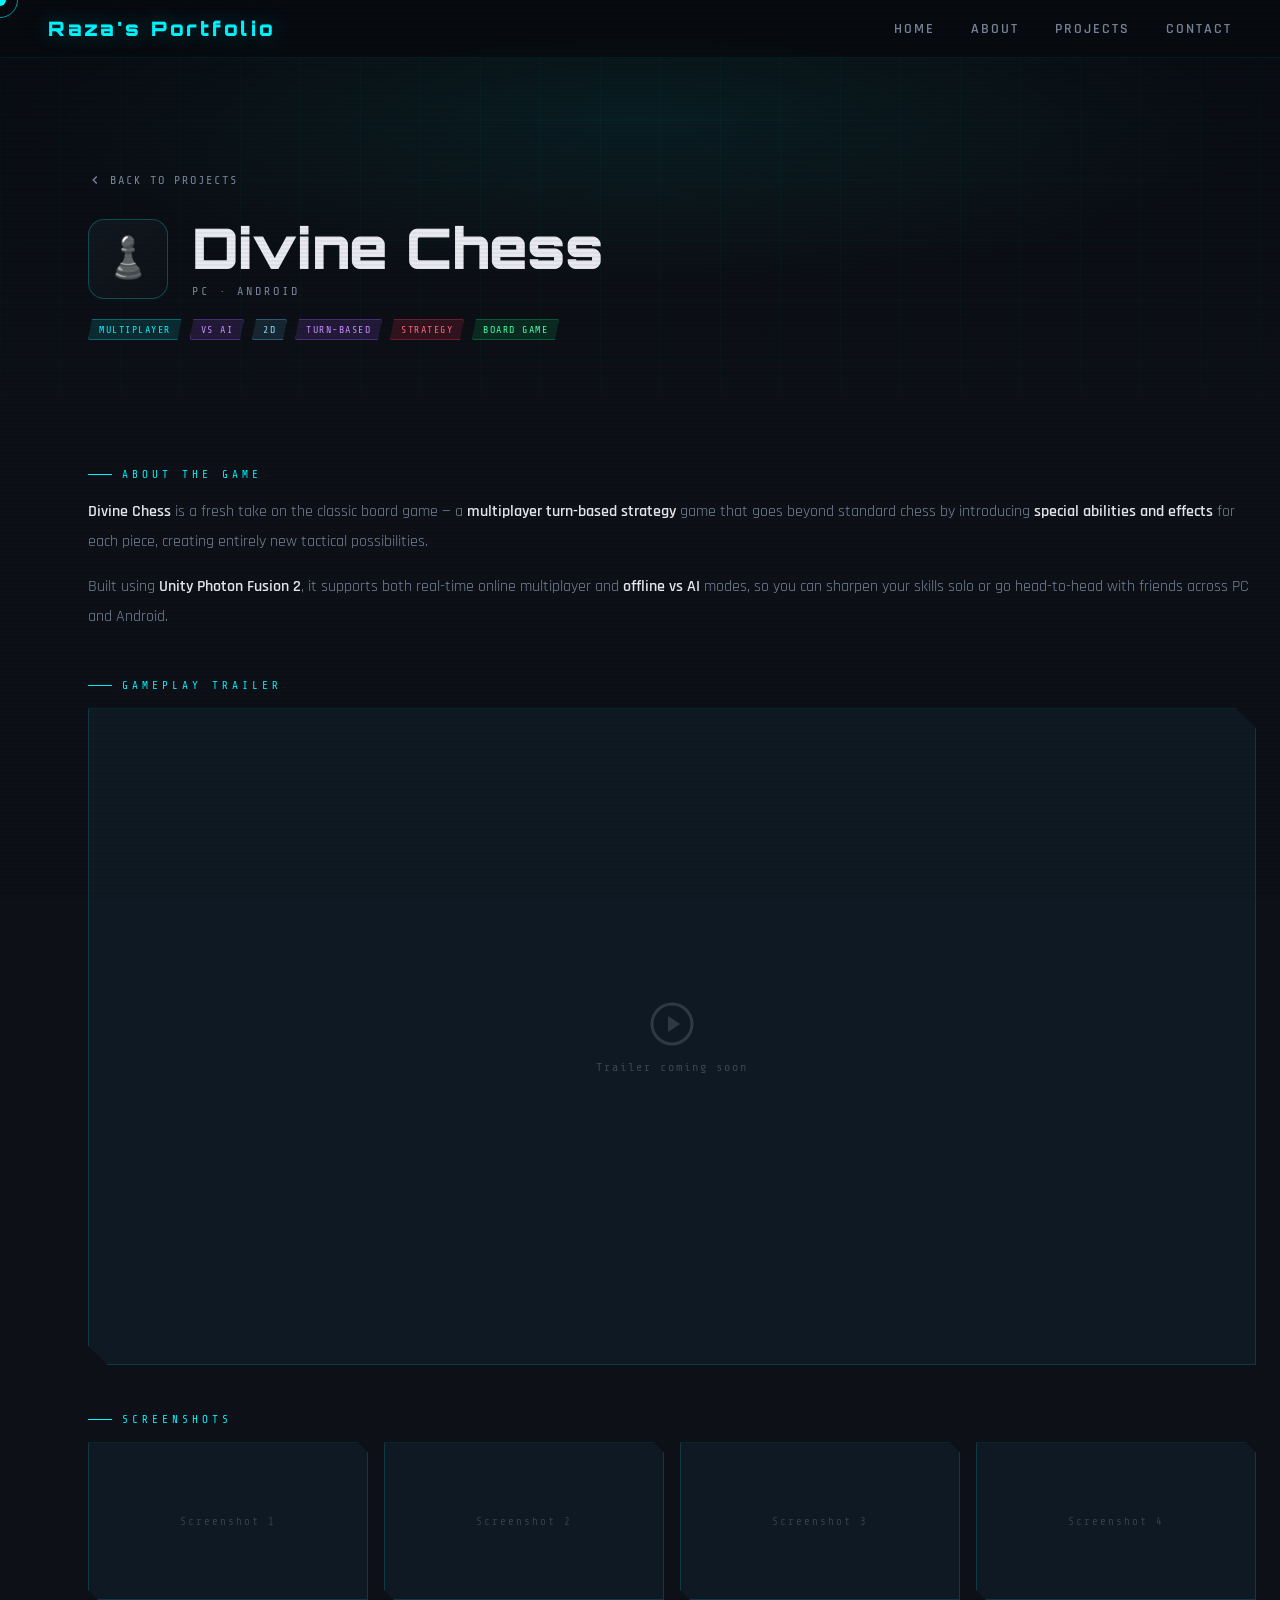
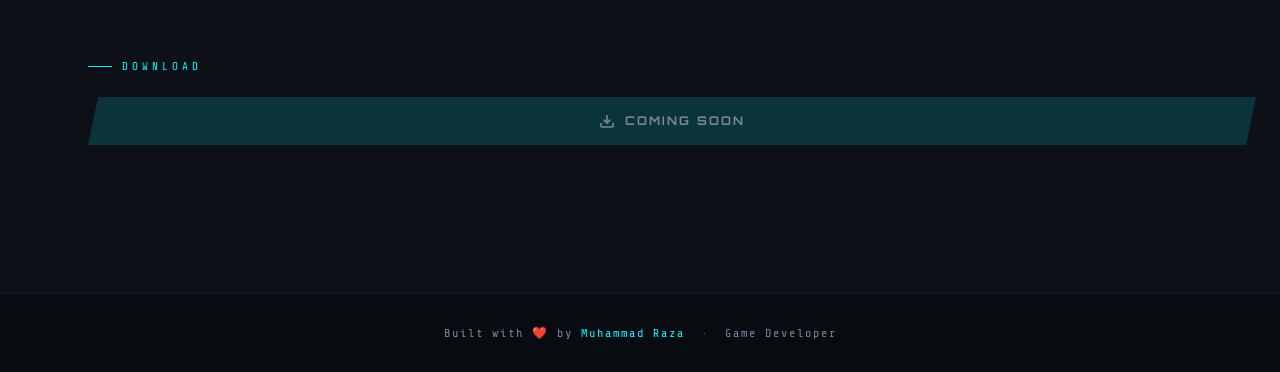
==== projects/divine-chess.html @ 8581616c "added separate pages for projects updated read me" ====
<!DOCTYPE html>
<html lang="en">

<head>
  <meta charset="UTF-8">
  <meta name="viewport" content="width=device-width, initial-scale=1.0">
  <title>Divine Chess | Muhammad Raza</title>
  <link
    href="https://fonts.googleapis.com/css2?family=Orbitron:wght@400;700;900&family=Rajdhani:wght@300;400;600;700&family=Share+Tech+Mono&display=swap"
    rel="stylesheet">
  <link rel="stylesheet" href="../css/base.css">
  <link rel="stylesheet" href="../css/nav.css">
  <link rel="stylesheet" href="../css/projects.css">
  <link rel="stylesheet" href="../css/project-page.css">
</head>

<body>

  <div class="cursor" id="cursor"></div>
  <div class="cursor-ring" id="cursorRing"></div>

  <nav>
    <a href="../index.html" class="nav-logo">Raza's Portfolio</a>
    <ul class="nav-links" id="navLinks">
      <li><a href="../index.html#home">Home</a></li>
      <li><a href="../index.html#about">About</a></li>
      <li><a href="../index.html#projects">Projects</a></li>
      <li><a href="../index.html#contact">Contact</a></li>
    </ul>
    <div class="hamburger" id="hamburger">
      <span></span><span></span><span></span>
    </div>
  </nav>

  <!-- HERO: icon + name + platform + tags -->
  <section class="project-hero">
    <div class="project-hero-bg"></div>
    <div class="project-hero-grid"></div>
    <div class="project-hero-content container">
      <a href="../index.html#projects" class="back-btn">
        <svg viewBox="0 0 24 24" fill="none" stroke="currentColor" stroke-width="2.5">
          <polyline points="15 18 9 12 15 6" />
        </svg>
        Back to Projects
      </a>
      <div class="project-hero-top">
        <div class="project-hero-icon">
          <!-- Replace with: <img src="../assets/divine-chess/icon.png" alt="Divine Chess"> -->
          ♟️
        </div>
        <div>
          <h1 class="project-hero-title">Divine Chess</h1>
          <div class="project-hero-platform">PC · Android</div>
        </div>
      </div>
      <div class="project-hero-tags">
        <span class="tag tag-multiplayer">Multiplayer</span>
        <span class="tag tag-offline">vs AI</span>
        <span class="tag tag-2d">2D</span>
        <span class="tag tag-offline">Turn-Based</span>
        <span class="tag tag-action">Strategy</span>
        <span class="tag tag-puzzle">Board Game</span>
      </div>
    </div>
  </section>

  <!-- BODY -->
  <div class="project-body">
    <div class="container">
      <div class="project-layout">

        <div class="project-main">

          <!-- ABOUT -->
          <div class="desc-section reveal">
            <div class="video-label">About the Game</div>
            <div class="project-description">
              <p>
                <strong>Divine Chess</strong> is a fresh take on the classic board game — a
                <strong>multiplayer turn-based strategy</strong> game that goes beyond standard chess
                by introducing <strong>special abilities and effects</strong> for each piece,
                creating entirely new tactical possibilities.
              </p>
              <p>
                Built using <strong>Unity Photon Fusion 2</strong>, it supports both real-time
                online multiplayer and <strong>offline vs AI</strong> modes, so you can sharpen your
                skills solo or go head-to-head with friends across PC and Android.
              </p>
            </div>
          </div>

          <!-- TRAILER -->
          <div class="video-section reveal">
            <div class="video-label">Gameplay Trailer</div>
            <div class="video-wrapper">
              <!--
                WHEN READY: Replace the placeholder block with your YouTube embed:
                <iframe src="https://www.youtube.com/embed/YOUR_VIDEO_ID"
                        title="Divine Chess Trailer"
                        allow="accelerometer; autoplay; clipboard-write; encrypted-media; gyroscope; picture-in-picture"
                        allowfullscreen>
                </iframe>
              -->
              <div class="video-placeholder">
                <svg viewBox="0 0 24 24" fill="none" stroke="currentColor" stroke-width="1.5">
                  <circle cx="12" cy="12" r="10" />
                  <polygon points="10 8 16 12 10 16 10 8" fill="currentColor" stroke="none" />
                </svg>
                <span>Trailer coming soon</span>
              </div>
            </div>
          </div>

          <!-- SCREENSHOTS -->
          <div class="screenshots-section reveal">
            <div class="video-label">Screenshots</div>
            <div class="screenshots-scroll">
              <!--
                WHEN READY: Replace each placeholder with:
                <div class="screenshot-item" onclick="openLightbox(this)">
                  <img src="../assets/divine-chess/screenshot-1.png" alt="Divine Chess Screenshot 1">
                </div>
                Put images in: assets/divine-chess/
              -->
              <div class="screenshot-item">
                <div class="screenshot-placeholder">Screenshot 1</div>
              </div>
              <div class="screenshot-item">
                <div class="screenshot-placeholder">Screenshot 2</div>
              </div>
              <div class="screenshot-item">
                <div class="screenshot-placeholder">Screenshot 3</div>
              </div>
              <div class="screenshot-item">
                <div class="screenshot-placeholder">Screenshot 4</div>
              </div>
            </div>
          </div>

          <!-- DOWNLOAD -->
          <div class="desc-section reveal">
            <div class="video-label">Download</div>
            <div style="padding-top: 8px;">
              <!-- WHEN READY: Add your link and remove the "disabled" class -->
              <a href="#" class="project-download-btn disabled">
                <svg width="16" height="16" viewBox="0 0 24 24" fill="none" stroke="currentColor" stroke-width="2.5">
                  <path d="M21 15v4a2 2 0 0 1-2 2H5a2 2 0 0 1-2-2v-4" />
                  <polyline points="7 10 12 15 17 10" />
                  <line x1="12" y1="15" x2="12" y2="3" />
                </svg>
                Coming Soon
              </a>
            </div>
          </div>

        </div>
      </div>
    </div>
  </div>

  <footer>
    <p class="footer-text">Built with ❤️ by <span>Muhammad Raza</span> &nbsp;·&nbsp; Game Developer</p>
  </footer>

  <div class="lightbox" id="lightbox">
    <span class="lightbox-close" onclick="closeLightbox()">✕</span>
    <img id="lightbox-img" src="" alt="">
  </div>

  <script src="../js/cursor.js"></script>
  <script src="../js/nav.js"></script>
  <script src="../js/scroll.js"></script>
  <script>
    function openLightbox(el) {
      const img = el.querySelector('img');
      if (!img) return;
      document.getElementById('lightbox-img').src = img.src;
      document.getElementById('lightbox').classList.add('open');
    }
    function closeLightbox() {
      document.getElementById('lightbox').classList.remove('open');
    }
    document.getElementById('lightbox').addEventListener('click', function (e) {
      if (e.target === this) closeLightbox();
    });
  </script>
</body>

</html>
---- css/base.css ----
/* ============================================================
    base.css — CSS variables, resets, shared utilities
   ============================================================ */

:root {
  --bg: #080b10;
  --bg2: #0d1117;
  --bg3: #111820;
  --accent: #00f5ff;
  --accent2: #ff2d55;
  --accent3: #a259ff;
  --gold: #ffd700;
  --text: #e8eaf0;
  --text-dim: #7a8599;
  --card-bg: #0f1923;
  --card-border: rgba(0, 245, 255, 0.15);
  --glow: 0 0 20px rgba(0, 245, 255, 0.3);
  --glow2: 0 0 20px rgba(255, 45, 85, 0.3);
}

* {
  margin: 0;
  padding: 0;
  box-sizing: border-box;
}

html {
  scroll-behavior: smooth;
}

body {
  background: var(--bg);
  color: var(--text);
  font-family: 'Rajdhani', sans-serif;
  overflow-x: hidden;
  cursor: none;
}

/* Scanline overlay */
body::before {
  content: '';
  position: fixed;
  inset: 0;
  background: repeating-linear-gradient(0deg,
      transparent,
      transparent 2px,
      rgba(0, 0, 0, 0.04) 2px,
      rgba(0, 0, 0, 0.04) 4px);
  pointer-events: none;
  z-index: 9000;
}

/* ── Shared layout ── */
section {
  padding: 100px 0;
}

.container {
  max-width: 1200px;
  margin: 0 auto;
  padding: 0 48px;
}

/* ── Section headers ── */
.section-header {
  margin-bottom: 64px;
  position: relative;
}

.section-label {
  font-family: 'Share Tech Mono', monospace;
  font-size: 12px;
  color: var(--accent);
  letter-spacing: 4px;
  text-transform: uppercase;
  margin-bottom: 12px;
  display: flex;
  align-items: center;
  gap: 12px;
}

.section-label::before {
  content: '';
  width: 32px;
  height: 1px;
  background: var(--accent);
  box-shadow: var(--glow);
}

.section-title {
  font-family: 'Orbitron', monospace;
  font-size: clamp(28px, 4vw, 48px);
  font-weight: 900;
  line-height: 1.1;
  color: var(--text);
}

.section-title span {
  color: var(--accent);
  text-shadow: var(--glow);
}

/* ── Shared buttons ── */
.btn-primary {
  font-family: 'Orbitron', monospace;
  font-size: 12px;
  font-weight: 700;
  letter-spacing: 2px;
  text-transform: uppercase;
  text-decoration: none;
  color: var(--bg);
  background: var(--accent);
  padding: 14px 32px;
  border: none;
  cursor: pointer;
  clip-path: polygon(8px 0%, 100% 0%, calc(100% - 8px) 100%, 0% 100%);
  transition: all 0.3s;
  box-shadow: 0 0 30px rgba(0, 245, 255, 0.4);
  display: inline-block;
}

.btn-primary:hover {
  background: white;
  box-shadow: 0 0 50px rgba(0, 245, 255, 0.7);
  transform: translateY(-2px);
}

.btn-outline {
  font-family: 'Orbitron', monospace;
  font-size: 12px;
  font-weight: 700;
  letter-spacing: 2px;
  text-transform: uppercase;
  text-decoration: none;
  color: var(--accent);
  background: transparent;
  padding: 13px 32px;
  border: 1px solid rgba(0, 245, 255, 0.4);
  cursor: pointer;
  clip-path: polygon(8px 0%, 100% 0%, calc(100% - 8px) 100%, 0% 100%);
  transition: all 0.3s;
  display: inline-block;
}

.btn-outline:hover {
  background: rgba(0, 245, 255, 0.1);
  border-color: var(--accent);
  box-shadow: var(--glow);
  transform: translateY(-2px);
}

/* ── Scroll reveal ── */
.reveal {
  opacity: 0;
  transform: translateY(40px);
  transition: opacity 0.7s ease, transform 0.7s ease;
}

.reveal.visible {
  opacity: 1;
  transform: translateY(0);
}

.reveal-delay-1 {
  transition-delay: 0.1s;
}

.reveal-delay-2 {
  transition-delay: 0.2s;
}

.reveal-delay-3 {
  transition-delay: 0.3s;
}

.reveal-delay-4 {
  transition-delay: 0.4s;
}

/* ── Custom cursor ── */
.cursor {
  width: 12px;
  height: 12px;
  background: var(--accent);
  border-radius: 50%;
  position: fixed;
  top: 0;
  left: 0;
  pointer-events: none;
  z-index: 9999;
  transform: translate(-50%, -50%);
  transition: width 0.2s, height 0.2s, background 0.2s;
  mix-blend-mode: screen;
}

.cursor-ring {
  width: 36px;
  height: 36px;
  border: 1.5px solid rgba(0, 245, 255, 0.6);
  border-radius: 50%;
  position: fixed;
  top: 0;
  left: 0;
  pointer-events: none;
  z-index: 9998;
  transform: translate(-50%, -50%);
  transition: width 0.2s, height 0.2s;
}

/* ── Footer ── */
footer {
  background: var(--bg);
  border-top: 1px solid rgba(0, 245, 255, 0.08);
  padding: 32px 0;
  text-align: center;
}

.footer-text {
  font-family: 'Share Tech Mono', monospace;
  font-size: 12px;
  color: var(--text-dim);
  letter-spacing: 2px;
}

.footer-text span {
  color: var(--accent);
}

/* ── Mobile base ── */
@media (max-width: 768px) {
  .container {
    padding: 0 20px;
  }

  section {
    padding: 72px 0;
  }

  body {
    cursor: auto;
  }

  .cursor,
  .cursor-ring {
    display: none;
  }
}
---- css/nav.css ----
/* ============================================================
    nav.css — Navigation bar styles
   ============================================================ */

nav {
  position: fixed;
  top: 0;
  left: 0;
  right: 0;
  z-index: 1000;
  display: flex;
  justify-content: space-between;
  align-items: center;
  padding: 16px 48px;
  background: rgba(8, 11, 16, 0.85);
  backdrop-filter: blur(12px);
  border-bottom: 1px solid rgba(0, 245, 255, 0.08);
}

.nav-logo {
  font-family: 'Orbitron', monospace;
  font-weight: 900;
  font-size: 20px;
  color: var(--accent);
  letter-spacing: 3px;
  text-shadow: var(--glow);
  text-decoration: none;
}

.nav-links {
  display: flex;
  gap: 36px;
  list-style: none;
}

.nav-links a {
  font-family: 'Rajdhani', sans-serif;
  font-weight: 600;
  font-size: 14px;
  letter-spacing: 2px;
  text-transform: uppercase;
  color: var(--text-dim);
  text-decoration: none;
  transition: color 0.3s;
  position: relative;
}

.nav-links a::after {
  content: '';
  position: absolute;
  bottom: -4px;
  left: 0;
  width: 0;
  height: 1px;
  background: var(--accent);
  transition: width 0.3s;
  box-shadow: var(--glow);
}

.nav-links a:hover,
.nav-links a.active {
  color: var(--accent);
}

.nav-links a:hover::after,
.nav-links a.active::after {
  width: 100%;
}

/* Hamburger */
.hamburger {
  display: none;
  flex-direction: column;
  gap: 5px;
  cursor: pointer;
  padding: 4px;
  z-index: 1001;
}

.hamburger span {
  width: 24px;
  height: 2px;
  background: var(--accent);
  transition: all 0.3s;
}

/* Mobile nav */
@media (max-width: 768px) {
  nav {
    padding: 14px 20px;
  }

  .nav-links {
    position: fixed;
    top: 0;
    right: -100%;
    width: 260px;
    height: 100vh;
    background: rgba(8, 11, 16, 0.98);
    flex-direction: column;
    justify-content: center;
    align-items: center;
    gap: 32px;
    transition: right 0.3s;
    border-left: 1px solid rgba(0, 245, 255, 0.1);
    z-index: 999;
  }

  .nav-links.open {
    right: 0;
  }

  .nav-links a {
    font-size: 16px;
  }

  .hamburger {
    display: flex;
  }
}
---- css/projects.css ----
/* ============================================================
    projects.css — Projects section styles
   ============================================================ */

#projects {
  background: var(--bg);
  position: relative;
}

#projects::before {
  content: '';
  position: absolute;
  bottom: -100px;
  left: -100px;
  width: 600px;
  height: 600px;
  background: radial-gradient(circle, rgba(255, 45, 85, 0.05) 0%, transparent 70%);
  pointer-events: none;
}

/* Grid: 2 cols on desktop, 1 on mobile */
.projects-grid {
  display: grid;
  grid-template-columns: repeat(2, 1fr);
  gap: 28px;
}

/* Card */
.project-card {
  background: var(--card-bg);
  border: 1px solid var(--card-border);
  position: relative;
  overflow: hidden;
  transition: transform 0.3s, border-color 0.3s, box-shadow 0.3s;
  clip-path: polygon(0 0, calc(100% - 20px) 0, 100% 20px, 100% 100%, 20px 100%, 0 calc(100% - 20px));
}

.project-card::before {
  content: '';
  position: absolute;
  top: 0;
  left: 0;
  width: 100%;
  height: 2px;
  background: linear-gradient(90deg, var(--accent), var(--accent3), transparent);
  opacity: 0;
  transition: opacity 0.3s;
}

.project-card:hover {
  transform: translateY(-6px);
  border-color: rgba(0, 245, 255, 0.4);
  box-shadow: 0 20px 60px rgba(0, 0, 0, 0.5), 0 0 40px rgba(0, 245, 255, 0.1);
}

.project-card:hover::before {
  opacity: 1;
}

.card-inner {
  padding: 24px;
}

/* Card top: icon + title */
.card-top {
  display: flex;
  align-items: center;
  gap: 16px;
  margin-bottom: 16px;
}

.game-icon {
  width: 64px;
  height: 64px;
  border-radius: 12px;
  border: 1px solid rgba(0, 245, 255, 0.2);
  overflow: hidden;
  flex-shrink: 0;
  display: flex;
  align-items: center;
  justify-content: center;
  background: linear-gradient(135deg, #111820, #0d1117);
}

.game-icon img {
  width: 100%;
  height: 100%;
  object-fit: cover;
  display: block;
}

.game-icon-placeholder {
  font-size: 28px;
}

.card-title-area {
  flex: 1;
  min-width: 0;
}

.game-name {
  font-family: 'Orbitron', monospace;
  font-size: 16px;
  font-weight: 700;
  color: var(--text);
  letter-spacing: 1px;
  line-height: 1.2;
  white-space: nowrap;
  overflow: hidden;
  text-overflow: ellipsis;
}

.game-platform {
  font-family: 'Share Tech Mono', monospace;
  font-size: 11px;
  color: var(--text-dim);
  letter-spacing: 2px;
  text-transform: uppercase;
  margin-top: 4px;
}

/* Genre tags */
.tags-row {
  display: flex;
  flex-wrap: wrap;
  gap: 8px;
  margin-bottom: 16px;
}

.tag {
  font-family: 'Share Tech Mono', monospace;
  font-size: 10px;
  letter-spacing: 1.5px;
  text-transform: uppercase;
  padding: 4px 10px;
  border-radius: 2px;
  clip-path: polygon(4px 0%, 100% 0%, calc(100% - 4px) 100%, 0% 100%);
}

/* Tag color variants — add more as needed */
.tag-action {
  background: rgba(255, 45, 85, 0.15);
  color: #ff6680;
  border: 1px solid rgba(255, 45, 85, 0.3);
}

.tag-racing {
  background: rgba(255, 165, 0, 0.15);
  color: #ffaa44;
  border: 1px solid rgba(255, 165, 0, 0.3);
}

.tag-multiplayer {
  background: rgba(0, 245, 255, 0.12);
  color: #00f5ff;
  border: 1px solid rgba(0, 245, 255, 0.3);
}

.tag-offline {
  background: rgba(162, 89, 255, 0.15);
  color: #c88fff;
  border: 1px solid rgba(162, 89, 255, 0.3);
}

.tag-rpg {
  background: rgba(255, 215, 0, 0.12);
  color: #ffd700;
  border: 1px solid rgba(255, 215, 0, 0.3);
}

.tag-fps {
  background: rgba(255, 100, 0, 0.15);
  color: #ff7733;
  border: 1px solid rgba(255, 100, 0, 0.3);
}

.tag-puzzle {
  background: rgba(0, 200, 100, 0.15);
  color: #44ffaa;
  border: 1px solid rgba(0, 200, 100, 0.3);
}

.tag-survival {
  background: rgba(180, 90, 20, 0.20);
  color: #cc8844;
  border: 1px solid rgba(180, 90, 20, 0.4);
}

.tag-2d {
  background: rgba(100, 200, 255, 0.12);
  color: #88ddff;
  border: 1px solid rgba(100, 200, 255, 0.3);
}

.tag-3d {
  background: rgba(200, 100, 255, 0.12);
  color: #dd88ff;
  border: 1px solid rgba(200, 100, 255, 0.3);
}

/* Description */
.game-desc {
  font-size: 14px;
  line-height: 1.7;
  color: var(--text-dim);
  margin-bottom: 20px;
  display: -webkit-box;
  -webkit-line-clamp: 3;
  -webkit-box-orient: vertical;
  overflow: hidden;
}

/* Card footer: status + download */
.card-footer {
  display: flex;
  align-items: center;
  justify-content: space-between;
  border-top: 1px solid rgba(255, 255, 255, 0.05);
  padding-top: 16px;
}

.download-btn {
  display: inline-flex;
  align-items: center;
  gap: 8px;
  font-family: 'Orbitron', monospace;
  font-size: 10px;
  font-weight: 700;
  letter-spacing: 2px;
  text-transform: uppercase;
  text-decoration: none;
  color: var(--bg);
  background: var(--accent);
  padding: 10px 20px;
  border: none;
  cursor: pointer;
  clip-path: polygon(6px 0%, 100% 0%, calc(100% - 6px) 100%, 0% 100%);
  transition: all 0.3s;
  box-shadow: 0 0 20px rgba(0, 245, 255, 0.3);
}

.download-btn:hover {
  background: white;
  box-shadow: 0 0 30px rgba(0, 245, 255, 0.6);
  transform: translateY(-2px);
}

.download-btn svg {
  width: 14px;
  height: 14px;
}

/* Live status indicator */
.card-status {
  font-family: 'Share Tech Mono', monospace;
  font-size: 10px;
  letter-spacing: 2px;
  color: #44ff88;
  text-transform: uppercase;
  display: flex;
  align-items: center;
  gap: 6px;
}

.card-status::before {
  content: '';
  width: 6px;
  height: 6px;
  background: #44ff88;
  border-radius: 50%;
  box-shadow: 0 0 8px #44ff88;
  animation: blink 2s ease infinite;
}

@keyframes blink {

  0%,
  100% {
    opacity: 1;
  }

  50% {
    opacity: 0.3;
  }
}

/* Mobile */
@media (max-width: 768px) {
  .projects-grid {
    grid-template-columns: 1fr;
  }
}
---- css/project-page.css ----
/* ============================================================
   project-page.css — Shared styles for individual project pages
   ============================================================ */

/* ── Page hero ── */
.project-hero {
  position: relative;
  min-height: 44vh;
  display: flex;
  align-items: flex-end;
  padding-bottom: 56px;
  overflow: hidden;
  margin-top: 0;
  padding-top: 100px;
}

.project-hero-bg {
  position: absolute;
  inset: 0;
  background:
    radial-gradient(ellipse 70% 60% at 50% 30%, rgba(0,245,255,0.07) 0%, transparent 70%),
    linear-gradient(180deg, #080b10 0%, #0d1117 100%);
}

.project-hero-grid {
  position: absolute;
  inset: 0;
  background-image:
    linear-gradient(rgba(0,245,255,0.03) 1px, transparent 1px),
    linear-gradient(90deg, rgba(0,245,255,0.03) 1px, transparent 1px);
  background-size: 60px 60px;
  mask-image: radial-gradient(ellipse 90% 90% at 50% 50%, black 20%, transparent 100%);
}

.project-hero-content {
  position: relative;
  z-index: 2;
  width: 100%;
}

.back-btn {
  display: inline-flex;
  align-items: center;
  gap: 8px;
  font-family: 'Share Tech Mono', monospace;
  font-size: 12px;
  letter-spacing: 2px;
  text-transform: uppercase;
  color: var(--text-dim);
  text-decoration: none;
  margin-bottom: 32px;
  transition: color 0.3s;
}

.back-btn:hover { color: var(--accent); }

.back-btn svg {
  width: 14px; height: 14px;
  transition: transform 0.3s;
}

.back-btn:hover svg { transform: translateX(-4px); }

.project-hero-top {
  display: flex;
  align-items: center;
  gap: 24px;
  margin-bottom: 20px;
}

.project-hero-icon {
  width: 80px; height: 80px;
  border-radius: 16px;
  border: 1px solid rgba(0,245,255,0.25);
  display: flex;
  align-items: center;
  justify-content: center;
  font-size: 40px;
  background: linear-gradient(135deg, #111820, #0d1117);
  flex-shrink: 0;
}

.project-hero-icon img {
  width: 100%; height: 100%;
  object-fit: cover;
  border-radius: 14px;
}

.project-hero-title {
  font-family: 'Orbitron', monospace;
  font-size: clamp(28px, 5vw, 56px);
  font-weight: 900;
  color: var(--text);
  line-height: 1;
}

.project-hero-platform {
  font-family: 'Share Tech Mono', monospace;
  font-size: 12px;
  letter-spacing: 3px;
  color: var(--text-dim);
  text-transform: uppercase;
  margin-top: 8px;
}

.project-hero-tags {
  display: flex;
  flex-wrap: wrap;
  gap: 8px;
  margin-top: 20px;
}

/* ── Main content layout ── */
.project-body {
  background: var(--bg2);
  padding: 72px 0 100px;
}

.project-layout {
  display: grid;
  grid-template-columns: 1fr 340px;
  gap: 56px;
  align-items: start;
}

/* ── Video embed ── */
.video-section { margin-bottom: 48px; }

.video-label {
  font-family: 'Share Tech Mono', monospace;
  font-size: 11px;
  letter-spacing: 4px;
  color: var(--accent);
  text-transform: uppercase;
  margin-bottom: 16px;
  display: flex;
  align-items: center;
  gap: 10px;
}

.video-label::before {
  content: '';
  width: 24px; height: 1px;
  background: var(--accent);
}

.video-wrapper {
  position: relative;
  width: 100%;
  aspect-ratio: 16 / 9;
  background: var(--card-bg);
  border: 1px solid var(--card-border);
  clip-path: polygon(0 0, calc(100% - 20px) 0, 100% 20px, 100% 100%, 20px 100%, 0 calc(100% - 20px));
  overflow: hidden;
}

.video-wrapper iframe {
  width: 100%; height: 100%;
  border: none;
  display: block;
}

/* Placeholder shown when no video yet */
.video-placeholder {
  width: 100%; height: 100%;
  display: flex;
  flex-direction: column;
  align-items: center;
  justify-content: center;
  gap: 12px;
  color: var(--text-dim);
}

.video-placeholder svg {
  width: 48px; height: 48px;
  opacity: 0.3;
}

.video-placeholder span {
  font-family: 'Share Tech Mono', monospace;
  font-size: 12px;
  letter-spacing: 2px;
  opacity: 0.4;
}

/* ── Screenshots ── */
.screenshots-section { margin-bottom: 48px; }

.screenshots-scroll {
  display: flex;
  gap: 16px;
  overflow-x: auto;
  padding-bottom: 12px;
  scrollbar-width: thin;
  scrollbar-color: rgba(0,245,255,0.3) transparent;
}

.screenshots-scroll::-webkit-scrollbar { height: 4px; }
.screenshots-scroll::-webkit-scrollbar-track { background: transparent; }
.screenshots-scroll::-webkit-scrollbar-thumb {
  background: rgba(0,245,255,0.3);
  border-radius: 2px;
}

.screenshot-item {
  flex-shrink: 0;
  width: 280px;
  aspect-ratio: 16/9;
  border: 1px solid var(--card-border);
  overflow: hidden;
  clip-path: polygon(0 0, calc(100% - 10px) 0, 100% 10px, 100% 100%, 10px 100%, 0 calc(100% - 10px));
  background: var(--card-bg);
  transition: border-color 0.3s, transform 0.3s;
  cursor: pointer;
}

.screenshot-item:hover {
  border-color: rgba(0,245,255,0.5);
  transform: translateY(-3px);
}

.screenshot-item img {
  width: 100%; height: 100%;
  object-fit: cover;
  display: block;
  transition: transform 0.4s;
}

.screenshot-item:hover img { transform: scale(1.04); }

/* Placeholder screenshot tile */
.screenshot-placeholder {
  width: 100%; height: 100%;
  display: flex;
  align-items: center;
  justify-content: center;
  font-family: 'Share Tech Mono', monospace;
  font-size: 11px;
  letter-spacing: 2px;
  color: var(--text-dim);
  opacity: 0.35;
}

/* ── Description ── */
.desc-section { margin-bottom: 48px; }

.project-description {
  font-size: 16px;
  line-height: 1.85;
  color: var(--text-dim);
}

.project-description p { margin-bottom: 16px; }
.project-description p:last-child { margin-bottom: 0; }
.project-description strong { color: var(--text); font-weight: 600; }

/* ── Sidebar ── */
.project-sidebar {
  position: sticky;
  top: 100px;
  display: flex;
  flex-direction: column;
  gap: 24px;
}

.sidebar-card {
  background: var(--card-bg);
  border: 1px solid var(--card-border);
  padding: 24px;
  clip-path: polygon(0 0, calc(100% - 16px) 0, 100% 16px, 100% 100%, 16px 100%, 0 calc(100% - 16px));
  position: relative;
}

.sidebar-card::before {
  content: '';
  position: absolute;
  top: 0; left: 0;
  width: 100%; height: 1px;
  background: linear-gradient(90deg, var(--accent), transparent);
}

.sidebar-title {
  font-family: 'Share Tech Mono', monospace;
  font-size: 11px;
  letter-spacing: 3px;
  color: var(--accent);
  text-transform: uppercase;
  margin-bottom: 16px;
}

.sidebar-row {
  display: flex;
  justify-content: space-between;
  align-items: center;
  padding: 10px 0;
  border-bottom: 1px solid rgba(255,255,255,0.04);
  font-size: 14px;
}

.sidebar-row:last-child { border-bottom: none; padding-bottom: 0; }

.sidebar-row-label {
  color: var(--text-dim);
  font-family: 'Share Tech Mono', monospace;
  font-size: 11px;
  letter-spacing: 1px;
  text-transform: uppercase;
}

.sidebar-row-value {
  color: var(--text);
  font-weight: 600;
  text-align: right;
}

/* Download / Play button in sidebar */
.project-download-btn {
  display: flex;
  align-items: center;
  justify-content: center;
  gap: 10px;
  font-family: 'Orbitron', monospace;
  font-size: 12px;
  font-weight: 700;
  letter-spacing: 2px;
  text-transform: uppercase;
  text-decoration: none;
  color: var(--bg);
  background: var(--accent);
  padding: 16px 24px;
  border: none;
  cursor: pointer;
  clip-path: polygon(10px 0%, 100% 0%, calc(100% - 10px) 100%, 0% 100%);
  transition: all 0.3s;
  box-shadow: 0 0 30px rgba(0,245,255,0.35);
  width: 100%;
}

.project-download-btn:hover {
  background: white;
  box-shadow: 0 0 50px rgba(0,245,255,0.6);
  transform: translateY(-2px);
}

.project-download-btn.disabled {
  background: rgba(0,245,255,0.15);
  color: var(--text-dim);
  box-shadow: none;
  cursor: not-allowed;
  transform: none;
  pointer-events: none;
}

/* ── Lightbox ── */
.lightbox {
  display: none;
  position: fixed;
  inset: 0;
  background: rgba(0,0,0,0.92);
  z-index: 9999;
  align-items: center;
  justify-content: center;
}

.lightbox.open { display: flex; }

.lightbox img {
  max-width: 90vw;
  max-height: 85vh;
  object-fit: contain;
  border: 1px solid rgba(0,245,255,0.2);
}

.lightbox-close {
  position: absolute;
  top: 24px; right: 32px;
  font-family: 'Orbitron', monospace;
  font-size: 20px;
  color: var(--text-dim);
  cursor: pointer;
  transition: color 0.2s;
}

.lightbox-close:hover { color: var(--accent); }

/* ── Mobile ── */
@media (max-width: 900px) {
  .project-layout {
    grid-template-columns: 1fr;
  }
  .project-sidebar {
    position: static;
  }
  .screenshot-item { width: 220px; }
}

@media (max-width: 768px) {
  .project-hero { padding-top: 80px; padding-bottom: 40px; }
  .project-hero-title { font-size: 32px; }
  .project-hero-icon { width: 60px; height: 60px; font-size: 28px; }
}
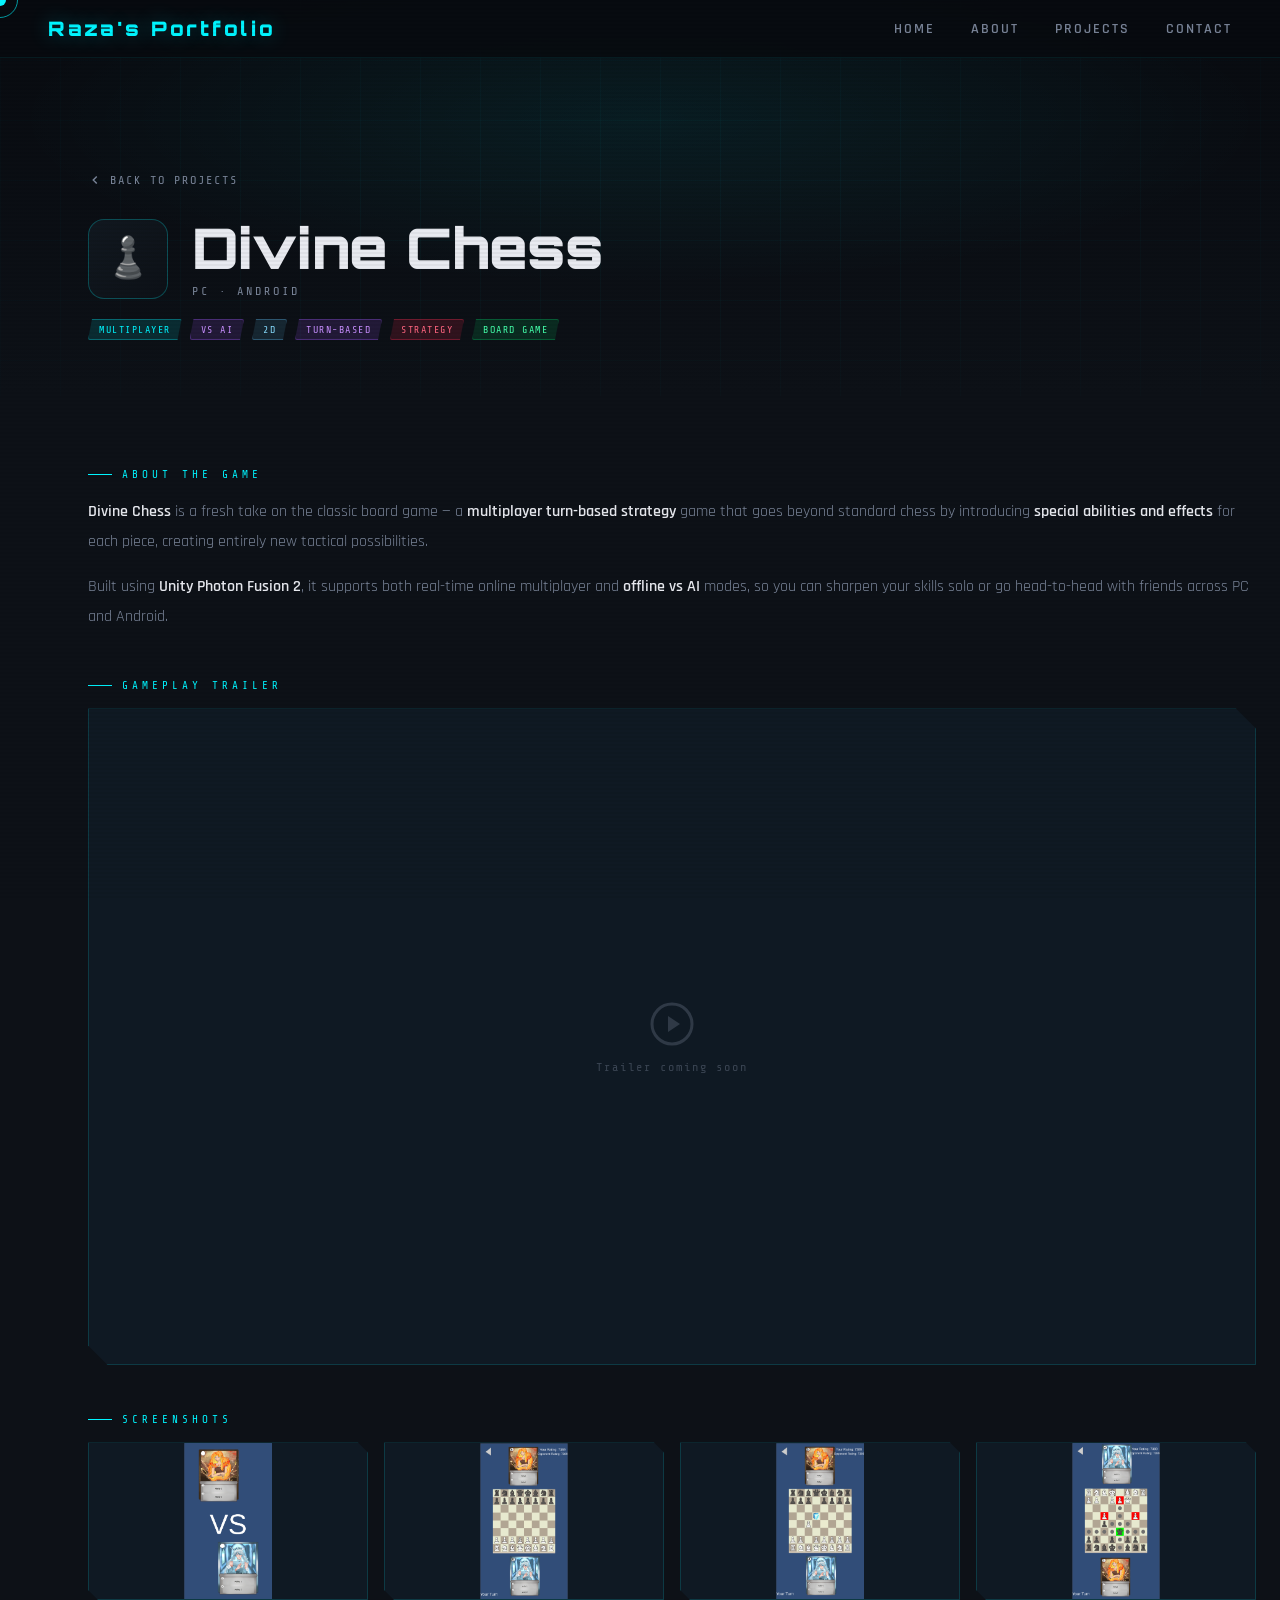
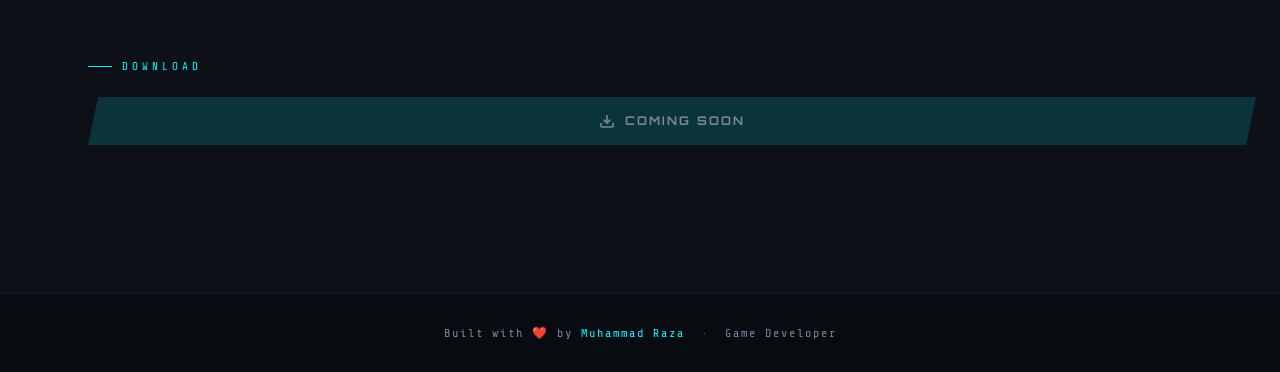
==== commit e7bf0f73: "adjusted project pages screenshots section" ====
--- a/projects/divine-chess.html
+++ b/projects/divine-chess.html
@@ -115,24 +115,17 @@
           <div class="screenshots-section reveal">
             <div class="video-label">Screenshots</div>
             <div class="screenshots-scroll">
-              <!--
-                WHEN READY: Replace each placeholder with:
-                <div class="screenshot-item" onclick="openLightbox(this)">
-                  <img src="../assets/divine-chess/screenshot-1.png" alt="Divine Chess Screenshot 1">
-                </div>
-                Put images in: assets/divine-chess/
-              -->
-              <div class="screenshot-item">
-                <div class="screenshot-placeholder">Screenshot 1</div>
+              <div class="screenshot-item" onclick="openLightbox(this)">
+                <img src="../assets/divine-chess/screenshot-1.png" alt="Divine Chess Screenshot 1">
               </div>
-              <div class="screenshot-item">
-                <div class="screenshot-placeholder">Screenshot 2</div>
+              <div class="screenshot-item" onclick="openLightbox(this)">
+                <img src="../assets/divine-chess/screenshot-2.png" alt="Divine Chess Screenshot 2">
               </div>
-              <div class="screenshot-item">
-                <div class="screenshot-placeholder">Screenshot 3</div>
+              <div class="screenshot-item" onclick="openLightbox(this)">
+                <img src="../assets/divine-chess/screenshot-3.png" alt="Divine Chess Screenshot 3">
               </div>
-              <div class="screenshot-item">
-                <div class="screenshot-placeholder">Screenshot 4</div>
+              <div class="screenshot-item" onclick="openLightbox(this)">
+                <img src="../assets/divine-chess/screenshot-4.png" alt="Divine Chess Screenshot 4">
               </div>
             </div>
           </div>
--- a/css/base.css
+++ b/css/base.css
@@ -26,6 +26,8 @@
 
 html {
   scroll-behavior: smooth;
+  overflow-x: hidden;
+  width: 100%;
 }
 
 body {
@@ -33,6 +35,7 @@
   color: var(--text);
   font-family: 'Rajdhani', sans-serif;
   overflow-x: hidden;
+  width: 100%;
   cursor: none;
 }
 
@@ -59,6 +62,8 @@
   max-width: 1200px;
   margin: 0 auto;
   padding: 0 48px;
+  width: 100%;
+  box-sizing: border-box;
 }
 
 /* ── Section headers ── */
--- a/css/nav.css
+++ b/css/nav.css
@@ -7,6 +7,8 @@
   top: 0;
   left: 0;
   right: 0;
+  width: 100%;
+  box-sizing: border-box;
   z-index: 1000;
   display: flex;
   justify-content: space-between;
@@ -73,8 +75,17 @@
   flex-direction: column;
   gap: 5px;
   cursor: pointer;
-  padding: 4px;
+  padding: 8px;
+  /* INCREASED for better touch target */
   z-index: 1001;
+  position: relative;
+  /* ADD THIS */
+  right: 0;
+  /* ADD THIS */
+  background: transparent;
+  /* ADD THIS */
+  border: none;
+  /* ADD THIS */
 }
 
 .hamburger span {
@@ -88,6 +99,22 @@
 @media (max-width: 768px) {
   nav {
     padding: 14px 20px;
+    justify-content: space-between;
+    /* MAKE SURE THIS IS HERE */
+    align-items: center;
+    /* MAKE SURE THIS IS HERE */
+  }
+
+  .hamburger {
+    display: flex;
+    /* This shows it on mobile */
+    order: 2;
+    /* ADD THIS - pushes it to the right */
+  }
+
+  .nav-logo {
+    order: 1;
+    /* ADD THIS - keeps logo on left */
   }
 
   .nav-links {
@@ -113,8 +140,4 @@
   .nav-links a {
     font-size: 16px;
   }
-
-  .hamburger {
-    display: flex;
-  }
 }
--- a/css/project-page.css
+++ b/css/project-page.css
@@ -18,7 +18,7 @@
   position: absolute;
   inset: 0;
   background:
-    radial-gradient(ellipse 70% 60% at 50% 30%, rgba(0,245,255,0.07) 0%, transparent 70%),
+    radial-gradient(ellipse 70% 60% at 50% 30%, rgba(0, 245, 255, 0.07) 0%, transparent 70%),
     linear-gradient(180deg, #080b10 0%, #0d1117 100%);
 }
 
@@ -26,8 +26,8 @@
   position: absolute;
   inset: 0;
   background-image:
-    linear-gradient(rgba(0,245,255,0.03) 1px, transparent 1px),
-    linear-gradient(90deg, rgba(0,245,255,0.03) 1px, transparent 1px);
+    linear-gradient(rgba(0, 245, 255, 0.03) 1px, transparent 1px),
+    linear-gradient(90deg, rgba(0, 245, 255, 0.03) 1px, transparent 1px);
   background-size: 60px 60px;
   mask-image: radial-gradient(ellipse 90% 90% at 50% 50%, black 20%, transparent 100%);
 }
@@ -52,14 +52,19 @@
   transition: color 0.3s;
 }
 
-.back-btn:hover { color: var(--accent); }
+.back-btn:hover {
+  color: var(--accent);
+}
 
 .back-btn svg {
-  width: 14px; height: 14px;
+  width: 14px;
+  height: 14px;
   transition: transform 0.3s;
 }
 
-.back-btn:hover svg { transform: translateX(-4px); }
+.back-btn:hover svg {
+  transform: translateX(-4px);
+}
 
 .project-hero-top {
   display: flex;
@@ -69,9 +74,10 @@
 }
 
 .project-hero-icon {
-  width: 80px; height: 80px;
+  width: 80px;
+  height: 80px;
   border-radius: 16px;
-  border: 1px solid rgba(0,245,255,0.25);
+  border: 1px solid rgba(0, 245, 255, 0.25);
   display: flex;
   align-items: center;
   justify-content: center;
@@ -81,7 +87,8 @@
 }
 
 .project-hero-icon img {
-  width: 100%; height: 100%;
+  width: 100%;
+  height: 100%;
   object-fit: cover;
   border-radius: 14px;
 }
@@ -124,7 +131,9 @@
 }
 
 /* ── Video embed ── */
-.video-section { margin-bottom: 48px; }
+.video-section {
+  margin-bottom: 48px;
+}
 
 .video-label {
   font-family: 'Share Tech Mono', monospace;
@@ -140,7 +149,8 @@
 
 .video-label::before {
   content: '';
-  width: 24px; height: 1px;
+  width: 24px;
+  height: 1px;
   background: var(--accent);
 }
 
@@ -155,14 +165,16 @@
 }
 
 .video-wrapper iframe {
-  width: 100%; height: 100%;
+  width: 100%;
+  height: 100%;
   border: none;
   display: block;
 }
 
 /* Placeholder shown when no video yet */
 .video-placeholder {
-  width: 100%; height: 100%;
+  width: 100%;
+  height: 100%;
   display: flex;
   flex-direction: column;
   align-items: center;
@@ -172,7 +184,8 @@
 }
 
 .video-placeholder svg {
-  width: 48px; height: 48px;
+  width: 48px;
+  height: 48px;
   opacity: 0.3;
 }
 
@@ -184,7 +197,9 @@
 }
 
 /* ── Screenshots ── */
-.screenshots-section { margin-bottom: 48px; }
+.screenshots-section {
+  margin-bottom: 48px;
+}
 
 .screenshots-scroll {
   display: flex;
@@ -192,13 +207,19 @@
   overflow-x: auto;
   padding-bottom: 12px;
   scrollbar-width: thin;
-  scrollbar-color: rgba(0,245,255,0.3) transparent;
-}
-
-.screenshots-scroll::-webkit-scrollbar { height: 4px; }
-.screenshots-scroll::-webkit-scrollbar-track { background: transparent; }
+  scrollbar-color: rgba(0, 245, 255, 0.3) transparent;
+}
+
+.screenshots-scroll::-webkit-scrollbar {
+  height: 4px;
+}
+
+.screenshots-scroll::-webkit-scrollbar-track {
+  background: transparent;
+}
+
 .screenshots-scroll::-webkit-scrollbar-thumb {
-  background: rgba(0,245,255,0.3);
+  background: rgba(0, 245, 255, 0.3);
   border-radius: 2px;
 }
 
@@ -215,22 +236,26 @@
 }
 
 .screenshot-item:hover {
-  border-color: rgba(0,245,255,0.5);
+  border-color: rgba(0, 245, 255, 0.5);
   transform: translateY(-3px);
 }
 
 .screenshot-item img {
-  width: 100%; height: 100%;
-  object-fit: cover;
+  width: 100%;
+  height: 100%;
+  object-fit: contain;
   display: block;
   transition: transform 0.4s;
 }
 
-.screenshot-item:hover img { transform: scale(1.04); }
+.screenshot-item:hover img {
+  transform: scale(1.04);
+}
 
 /* Placeholder screenshot tile */
 .screenshot-placeholder {
-  width: 100%; height: 100%;
+  width: 100%;
+  height: 100%;
   display: flex;
   align-items: center;
   justify-content: center;
@@ -242,7 +267,9 @@
 }
 
 /* ── Description ── */
-.desc-section { margin-bottom: 48px; }
+.desc-section {
+  margin-bottom: 48px;
+}
 
 .project-description {
   font-size: 16px;
@@ -250,9 +277,18 @@
   color: var(--text-dim);
 }
 
-.project-description p { margin-bottom: 16px; }
-.project-description p:last-child { margin-bottom: 0; }
-.project-description strong { color: var(--text); font-weight: 600; }
+.project-description p {
+  margin-bottom: 16px;
+}
+
+.project-description p:last-child {
+  margin-bottom: 0;
+}
+
+.project-description strong {
+  color: var(--text);
+  font-weight: 600;
+}
 
 /* ── Sidebar ── */
 .project-sidebar {
@@ -274,8 +310,10 @@
 .sidebar-card::before {
   content: '';
   position: absolute;
-  top: 0; left: 0;
-  width: 100%; height: 1px;
+  top: 0;
+  left: 0;
+  width: 100%;
+  height: 1px;
   background: linear-gradient(90deg, var(--accent), transparent);
 }
 
@@ -293,11 +331,14 @@
   justify-content: space-between;
   align-items: center;
   padding: 10px 0;
-  border-bottom: 1px solid rgba(255,255,255,0.04);
+  border-bottom: 1px solid rgba(255, 255, 255, 0.04);
   font-size: 14px;
 }
 
-.sidebar-row:last-child { border-bottom: none; padding-bottom: 0; }
+.sidebar-row:last-child {
+  border-bottom: none;
+  padding-bottom: 0;
+}
 
 .sidebar-row-label {
   color: var(--text-dim);
@@ -332,18 +373,18 @@
   cursor: pointer;
   clip-path: polygon(10px 0%, 100% 0%, calc(100% - 10px) 100%, 0% 100%);
   transition: all 0.3s;
-  box-shadow: 0 0 30px rgba(0,245,255,0.35);
+  box-shadow: 0 0 30px rgba(0, 245, 255, 0.35);
   width: 100%;
 }
 
 .project-download-btn:hover {
   background: white;
-  box-shadow: 0 0 50px rgba(0,245,255,0.6);
+  box-shadow: 0 0 50px rgba(0, 245, 255, 0.6);
   transform: translateY(-2px);
 }
 
 .project-download-btn.disabled {
-  background: rgba(0,245,255,0.15);
+  background: rgba(0, 245, 255, 0.15);
   color: var(--text-dim);
   box-shadow: none;
   cursor: not-allowed;
@@ -356,24 +397,27 @@
   display: none;
   position: fixed;
   inset: 0;
-  background: rgba(0,0,0,0.92);
+  background: rgba(0, 0, 0, 0.92);
   z-index: 9999;
   align-items: center;
   justify-content: center;
 }
 
-.lightbox.open { display: flex; }
+.lightbox.open {
+  display: flex;
+}
 
 .lightbox img {
   max-width: 90vw;
   max-height: 85vh;
   object-fit: contain;
-  border: 1px solid rgba(0,245,255,0.2);
+  border: 1px solid rgba(0, 245, 255, 0.2);
 }
 
 .lightbox-close {
   position: absolute;
-  top: 24px; right: 32px;
+  top: 24px;
+  right: 32px;
   font-family: 'Orbitron', monospace;
   font-size: 20px;
   color: var(--text-dim);
@@ -381,21 +425,126 @@
   transition: color 0.2s;
 }
 
-.lightbox-close:hover { color: var(--accent); }
+.lightbox-close:hover {
+  color: var(--accent);
+}
 
 /* ── Mobile ── */
 @media (max-width: 900px) {
   .project-layout {
     grid-template-columns: 1fr;
   }
+
   .project-sidebar {
     position: static;
   }
-  .screenshot-item { width: 220px; }
+
+  .screenshot-item {
+    width: 220px;
+  }
 }
 
 @media (max-width: 768px) {
-  .project-hero { padding-top: 80px; padding-bottom: 40px; }
-  .project-hero-title { font-size: 32px; }
-  .project-hero-icon { width: 60px; height: 60px; font-size: 28px; }
-}
+  .project-hero {
+    padding-top: 80px;
+    padding-bottom: 40px;
+  }
+
+  .project-hero-title {
+    font-size: 32px;
+  }
+
+  .project-hero-icon {
+    width: 60px;
+    height: 60px;
+    font-size: 28px;
+  }
+}
+
+/* Gameplay Video */
+@media (max-width: 768px) {
+  .video-wrapper {
+    width: calc(100vw - 40px) !important;
+    max-width: 100%;
+    margin-left: 0 !important;
+    margin-right: 0 !important;
+  }
+
+  .video-section {
+    width: 100%;
+    overflow: hidden;
+  }
+}
+
+/* Fix download button width to match trailer */
+@media (max-width: 768px) {
+  .project-download-btn {
+    width: calc(100vw - 40px) !important;
+    /* Same as trailer fix */
+    max-width: 100%;
+    box-sizing: border-box;
+    margin: 0;
+  }
+
+  /* Make sure the container doesn't restrict it */
+  .desc-section:last-child {
+    width: 100%;
+    padding: 0;
+  }
+}
+
+/* Fix footer text wrapping on mobile for project pages */
+@media (max-width: 768px) {
+  footer .footer-text {
+    white-space: nowrap;
+    font-size: 11px;
+    letter-spacing: 1px;
+    display: inline-block;
+    padding: 0 10px;
+  }
+
+  footer .footer-bottom {
+    overflow-x: auto;
+    -webkit-overflow-scrolling: touch;
+    text-align: center;
+  }
+}
+
+/* Force screenshot scrolling on mobile */
+@media (max-width: 768px) {
+  .screenshots-scroll {
+    display: flex;
+    gap: 12px;
+    overflow-x: auto !important;
+    -webkit-overflow-scrolling: touch !important;
+    scroll-snap-type: x mandatory;
+    width: 100%;
+    padding-bottom: 15px;
+    /* Match container padding for first image */
+    padding-left: 48px;
+    padding-right: 0;
+    margin-left: -48px;
+    width: calc(100% + 48px);
+  }
+
+  .screenshot-item {
+    flex-shrink: 0;
+    width: 280px;
+    scroll-snap-align: start;
+  }
+
+  /* Make scrollbar visible */
+  .screenshots-scroll::-webkit-scrollbar {
+    height: 4px;
+    display: block;
+  }
+
+  .screenshots-scroll::-webkit-scrollbar-thumb {
+    background: var(--accent);
+    border-radius: 2px;
+  }
+
+  .screenshots-scroll::-webkit-scrollbar-track {
+    background: rgba(255, 255, 255, 0.05);
+  }
+}
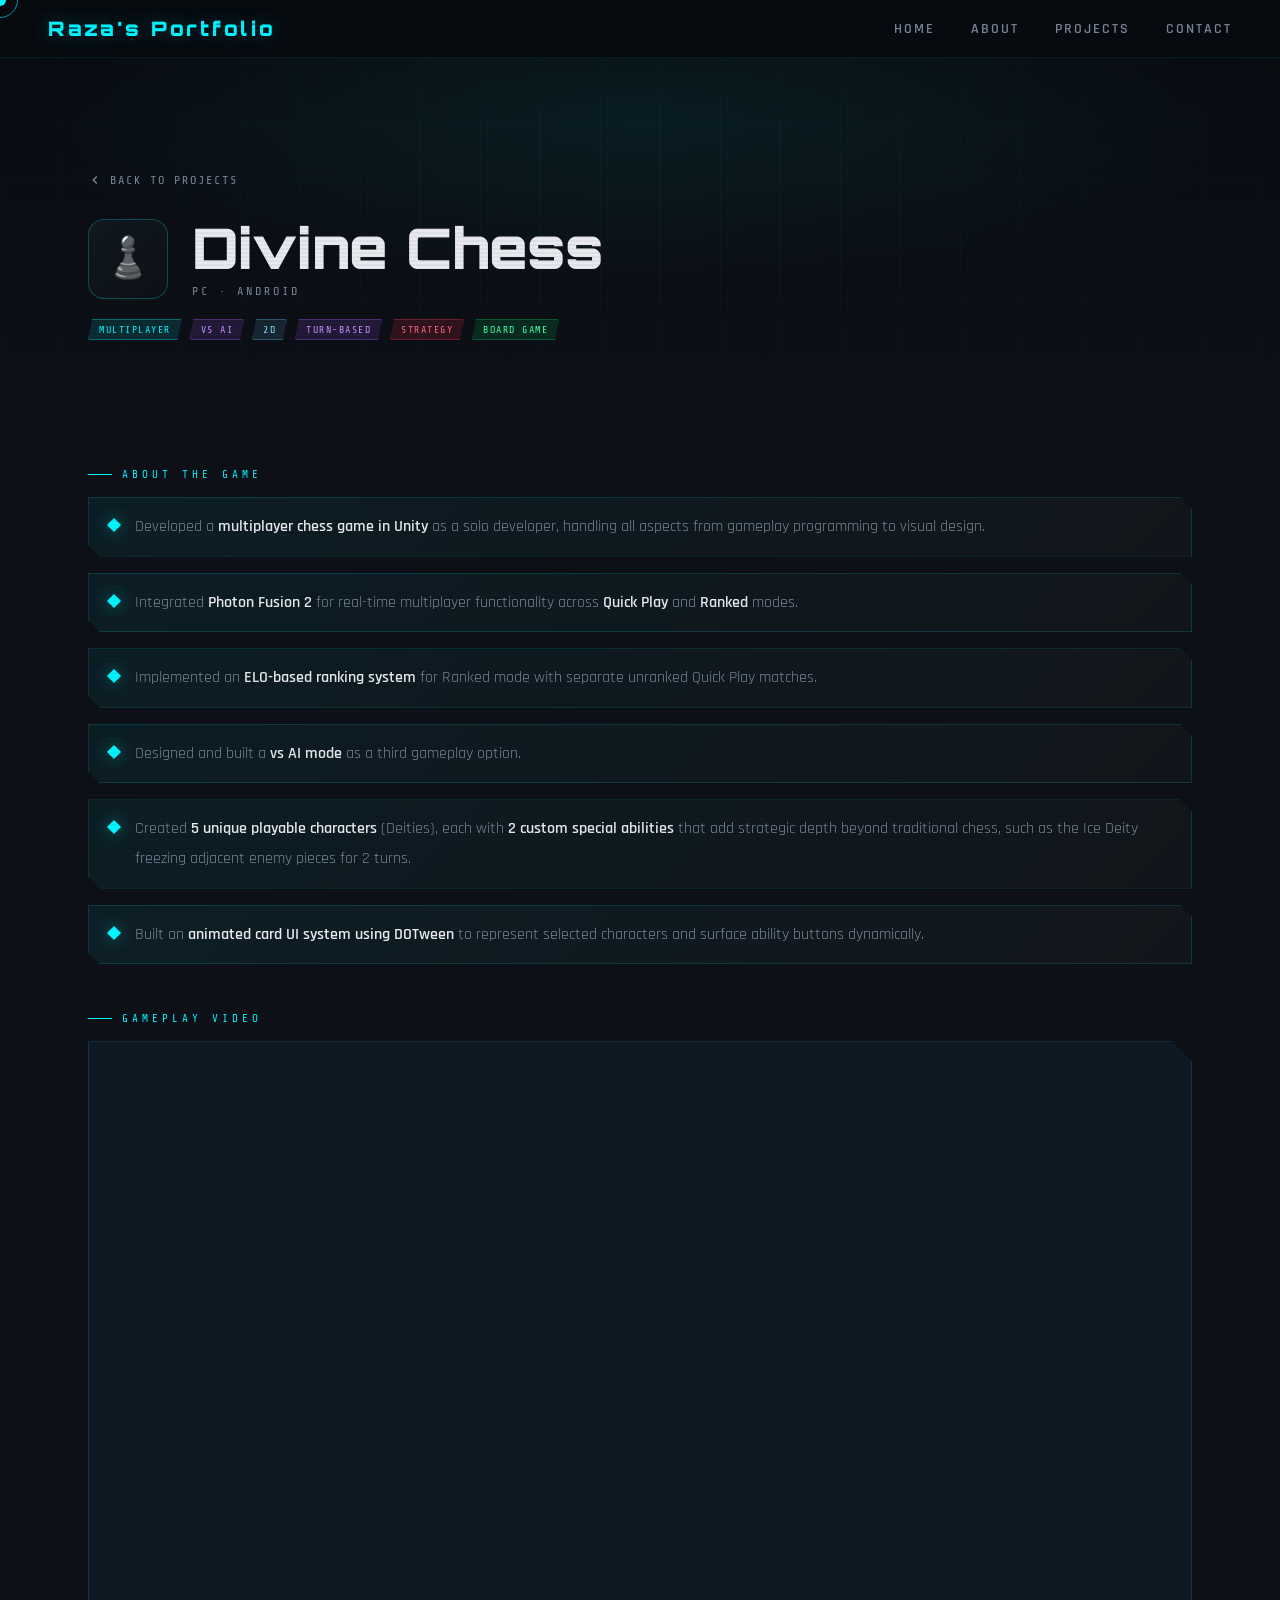
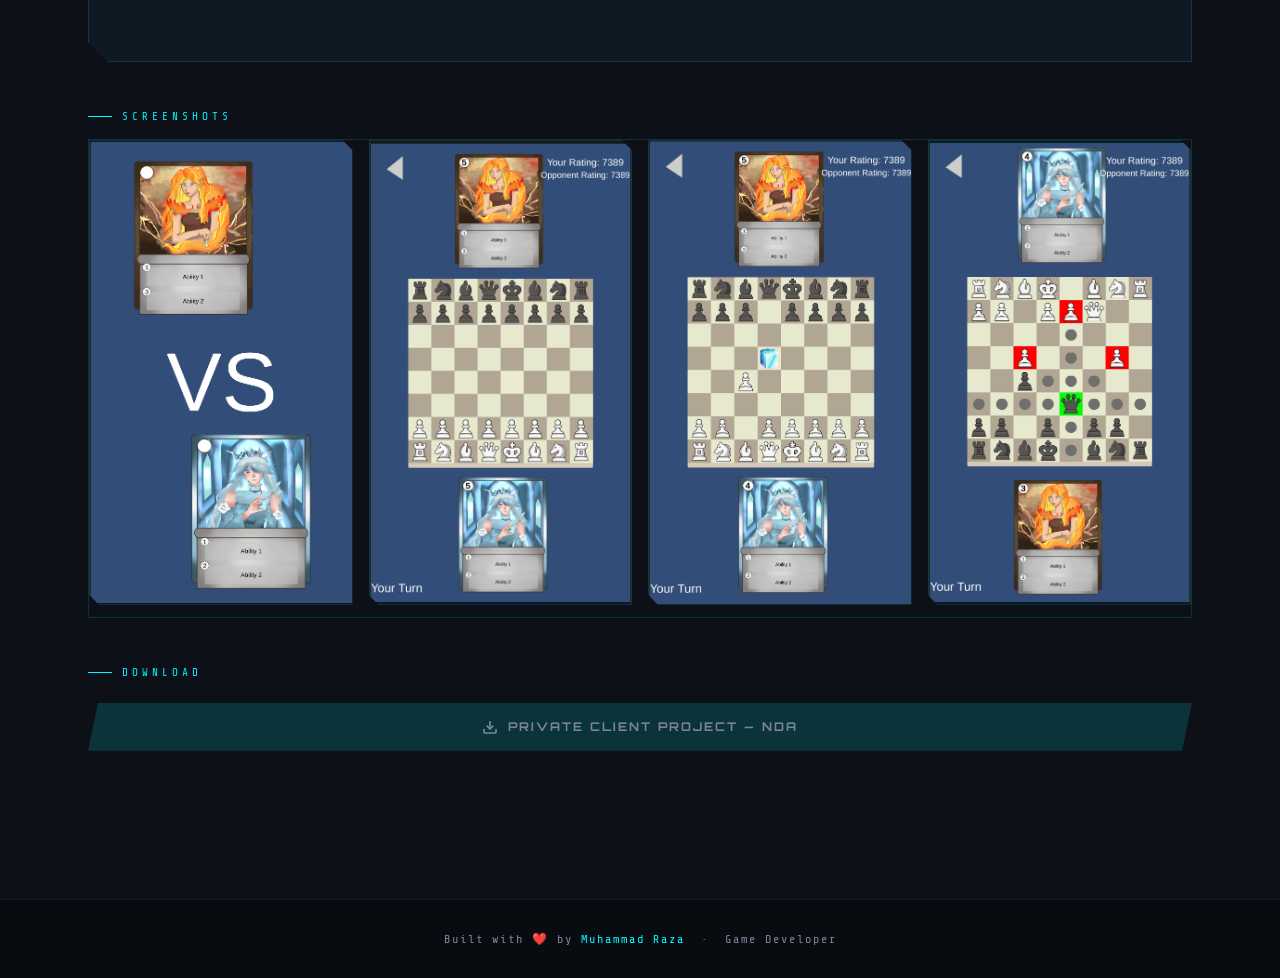
==== commit 412d3210: "added game videos, and updated projects descriptions" ====
--- a/projects/divine-chess.html
+++ b/projects/divine-chess.html
@@ -75,39 +75,32 @@
           <div class="desc-section reveal">
             <div class="video-label">About the Game</div>
             <div class="project-description">
-              <p>
-                <strong>Divine Chess</strong> is a fresh take on the classic board game — a
-                <strong>multiplayer turn-based strategy</strong> game that goes beyond standard chess
-                by introducing <strong>special abilities and effects</strong> for each piece,
-                creating entirely new tactical possibilities.
-              </p>
-              <p>
-                Built using <strong>Unity Photon Fusion 2</strong>, it supports both real-time
-                online multiplayer and <strong>offline vs AI</strong> modes, so you can sharpen your
-                skills solo or go head-to-head with friends across PC and Android.
-              </p>
+              <ul class="project-feature-list">
+                <li>Developed a <strong>multiplayer chess game in Unity</strong> as a solo developer, handling all
+                  aspects from gameplay programming to visual design.</li>
+                <li>Integrated <strong>Photon Fusion 2</strong> for real-time multiplayer functionality across
+                  <strong>Quick Play</strong> and <strong>Ranked</strong> modes.
+                </li>
+                <li>Implemented an <strong>ELO-based ranking system</strong> for Ranked mode with separate unranked
+                  Quick Play matches.</li>
+                <li>Designed and built a <strong>vs AI mode</strong> as a third gameplay option.</li>
+                <li>Created <strong>5 unique playable characters</strong> (Deities), each with <strong>2 custom special
+                    abilities</strong> that add strategic depth beyond traditional chess, such as the Ice Deity freezing
+                  adjacent enemy pieces for 2 turns.</li>
+                <li>Built an <strong>animated card UI system using DOTween</strong> to represent selected characters and
+                  surface ability buttons dynamically.</li>
+              </ul>
             </div>
           </div>
 
           <!-- TRAILER -->
           <div class="video-section reveal">
-            <div class="video-label">Gameplay Trailer</div>
+            <div class="video-label">Gameplay Video</div>
             <div class="video-wrapper">
-              <!--
-                WHEN READY: Replace the placeholder block with your YouTube embed:
-                <iframe src="https://www.youtube.com/embed/YOUR_VIDEO_ID"
-                        title="Divine Chess Trailer"
-                        allow="accelerometer; autoplay; clipboard-write; encrypted-media; gyroscope; picture-in-picture"
-                        allowfullscreen>
-                </iframe>
-              -->
-              <div class="video-placeholder">
-                <svg viewBox="0 0 24 24" fill="none" stroke="currentColor" stroke-width="1.5">
-                  <circle cx="12" cy="12" r="10" />
-                  <polygon points="10 8 16 12 10 16 10 8" fill="currentColor" stroke="none" />
-                </svg>
-                <span>Trailer coming soon</span>
-              </div>
+              <iframe src="https://www.youtube.com/embed/w-I-lb8nvKc" title="Divine Chess Gameplay Video"
+                allow="accelerometer; autoplay; clipboard-write; encrypted-media; gyroscope; picture-in-picture"
+                allowfullscreen>
+              </iframe>
             </div>
           </div>
 
@@ -141,7 +134,7 @@
                   <polyline points="7 10 12 15 17 10" />
                   <line x1="12" y1="15" x2="12" y2="3" />
                 </svg>
-                Coming Soon
+                Private Client Project — NDA
               </a>
             </div>
           </div>
--- a/css/project-page.css
+++ b/css/project-page.css
@@ -130,6 +130,15 @@
   align-items: start;
 }
 
+.project-layout>.project-main:only-child {
+  grid-column: 1 / -1;
+}
+
+.project-main,
+.screenshots-section {
+  min-width: 0;
+}
+
 /* ── Video embed ── */
 .video-section {
   margin-bottom: 48px;
@@ -202,10 +211,16 @@
 }
 
 .screenshots-scroll {
+  border: 1px solid var(--card-border);
   display: flex;
   gap: 16px;
-  overflow-x: auto;
+  overflow-x: visible;
+  overflow-y: hidden;
+  width: 100%;
+  max-width: 100%;
   padding-bottom: 12px;
+  touch-action: pan-x;
+  overscroll-behavior-x: contain;
   scrollbar-width: thin;
   scrollbar-color: rgba(0, 245, 255, 0.3) transparent;
 }
@@ -224,9 +239,10 @@
 }
 
 .screenshot-item {
-  flex-shrink: 0;
-  width: 280px;
-  aspect-ratio: 16/9;
+  flex: 1 1 0;
+  min-width: 0;
+  width: auto;
+  /* aspect-ratio: 16/9; */
   border: 1px solid var(--card-border);
   overflow: hidden;
   clip-path: polygon(0 0, calc(100% - 10px) 0, 100% 10px, 100% 100%, 10px 100%, 0 calc(100% - 10px));
@@ -275,6 +291,34 @@
   font-size: 16px;
   line-height: 1.85;
   color: var(--text-dim);
+}
+
+.project-feature-list {
+  list-style: none;
+  margin: 0;
+  padding: 0;
+  display: grid;
+  gap: 16px;
+}
+
+.project-feature-list li {
+  position: relative;
+  padding: 14px 16px 14px 46px;
+  border: 1px solid rgba(0, 245, 255, 0.14);
+  background: linear-gradient(135deg, rgba(0, 245, 255, 0.06), rgba(255, 255, 255, 0.02));
+  clip-path: polygon(0 0, calc(100% - 12px) 0, 100% 12px, 100% 100%, 12px 100%, 0 calc(100% - 12px));
+}
+
+.project-feature-list li::before {
+  content: '';
+  position: absolute;
+  top: 22px;
+  left: 20px;
+  width: 10px;
+  height: 10px;
+  background: var(--accent);
+  transform: rotate(45deg);
+  box-shadow: 0 0 16px rgba(0, 245, 255, 0.45);
 }
 
 .project-description p {
@@ -493,6 +537,7 @@
   }
 }
 
+
 /* Fix footer text wrapping on mobile for project pages */
 @media (max-width: 768px) {
   footer .footer-text {
@@ -510,41 +555,32 @@
   }
 }
 
-/* Force screenshot scrolling on mobile */
-@media (max-width: 768px) {
+/* SIMPLE SCREENSHOT SCROLLING - SINGLE SOURCE OF TRUTH */
+@media (max-width: 900px) {
   .screenshots-scroll {
     display: flex;
+    flex-wrap: nowrap;
     gap: 12px;
-    overflow-x: auto !important;
-    -webkit-overflow-scrolling: touch !important;
-    scroll-snap-type: x mandatory;
+    overflow-x: auto;
+    overflow-y: hidden;
     width: 100%;
-    padding-bottom: 15px;
-    /* Match container padding for first image */
-    padding-left: 48px;
-    padding-right: 0;
-    margin-left: -48px;
-    width: calc(100% + 48px);
+    max-width: 100%;
+    -webkit-overflow-scrolling: touch;
+    padding: 5px 0 15px;
+    touch-action: pan-x;
+    overscroll-behavior-x: contain;
+    scroll-snap-type: x proximity;
   }
 
   .screenshot-item {
-    flex-shrink: 0;
-    width: 280px;
+    flex: 0 0 auto;
+    width: 240px;
     scroll-snap-align: start;
   }
-
-  /* Make scrollbar visible */
-  .screenshots-scroll::-webkit-scrollbar {
-    height: 4px;
-    display: block;
-  }
-
-  .screenshots-scroll::-webkit-scrollbar-thumb {
-    background: var(--accent);
-    border-radius: 2px;
-  }
-
-  .screenshots-scroll::-webkit-scrollbar-track {
-    background: rgba(255, 255, 255, 0.05);
+}
+
+@media (max-width: 480px) {
+  .screenshot-item {
+    width: 200px;
   }
 }
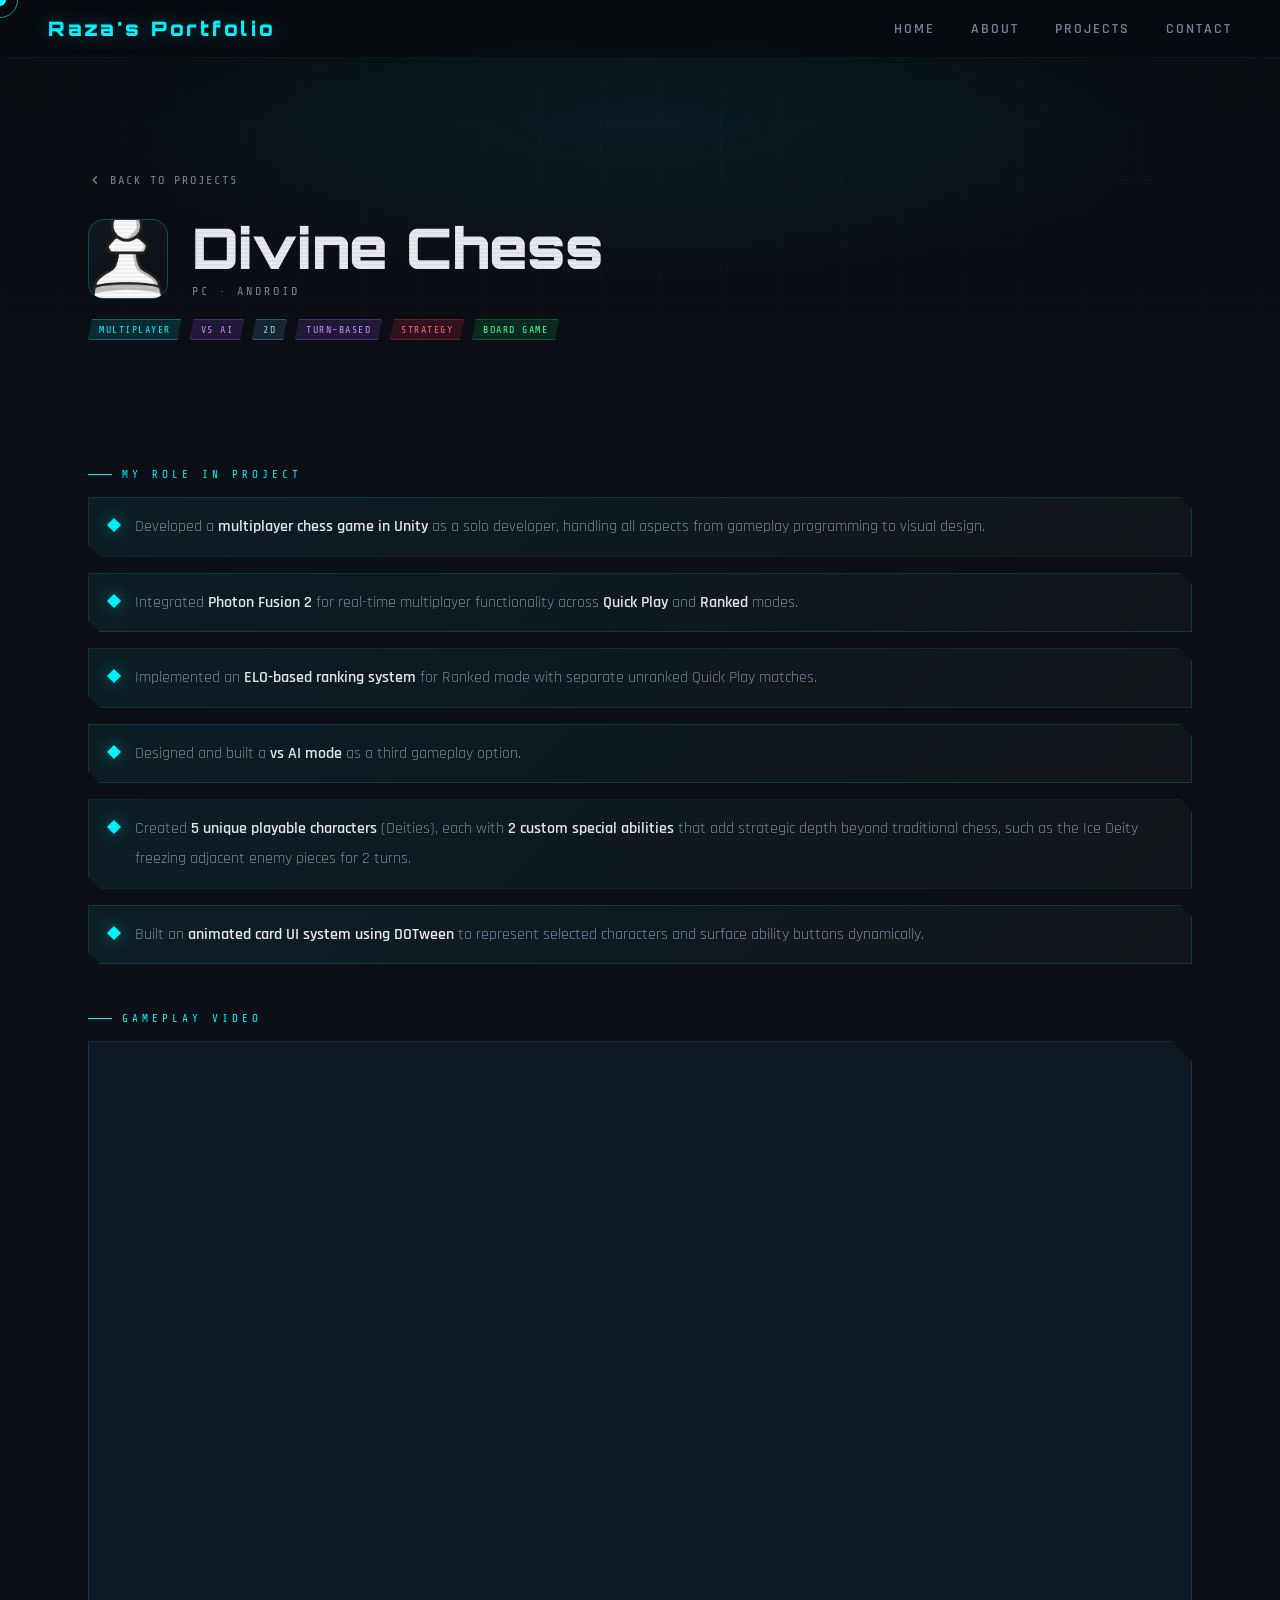
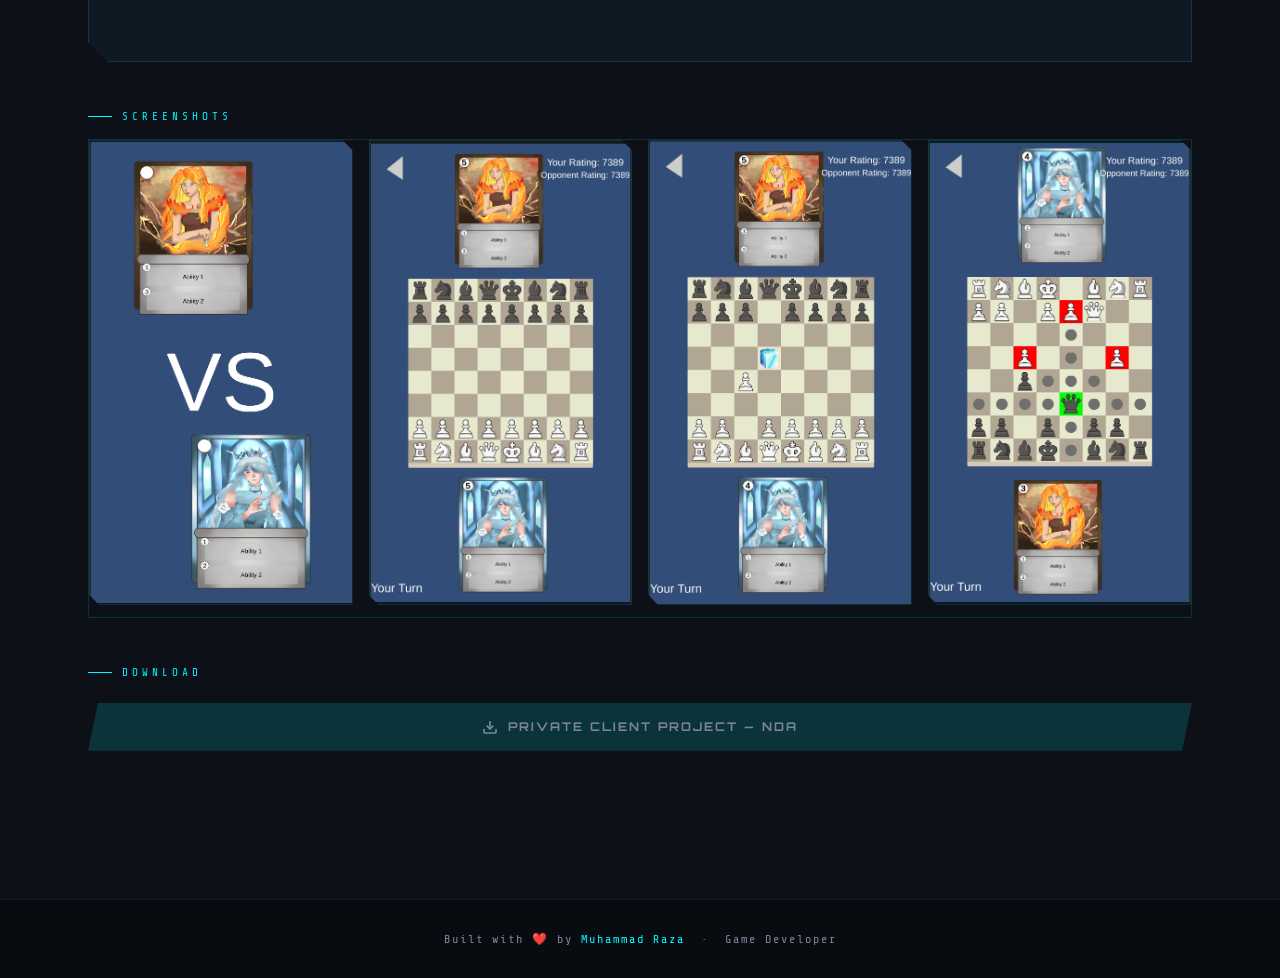
==== commit 2084f548: "added profile icons for avatar and projects added apk links and screenshots" ====
--- a/projects/divine-chess.html
+++ b/projects/divine-chess.html
@@ -45,8 +45,7 @@
       </a>
       <div class="project-hero-top">
         <div class="project-hero-icon">
-          <!-- Replace with: <img src="../assets/divine-chess/icon.png" alt="Divine Chess"> -->
-          ♟️
+          <img src="../assets/divine-chess/icon.png" alt="Divine Chess">
         </div>
         <div>
           <h1 class="project-hero-title">Divine Chess</h1>
@@ -73,7 +72,7 @@
 
           <!-- ABOUT -->
           <div class="desc-section reveal">
-            <div class="video-label">About the Game</div>
+            <div class="video-label">My Role in Project</div>
             <div class="project-description">
               <ul class="project-feature-list">
                 <li>Developed a <strong>multiplayer chess game in Unity</strong> as a solo developer, handling all
